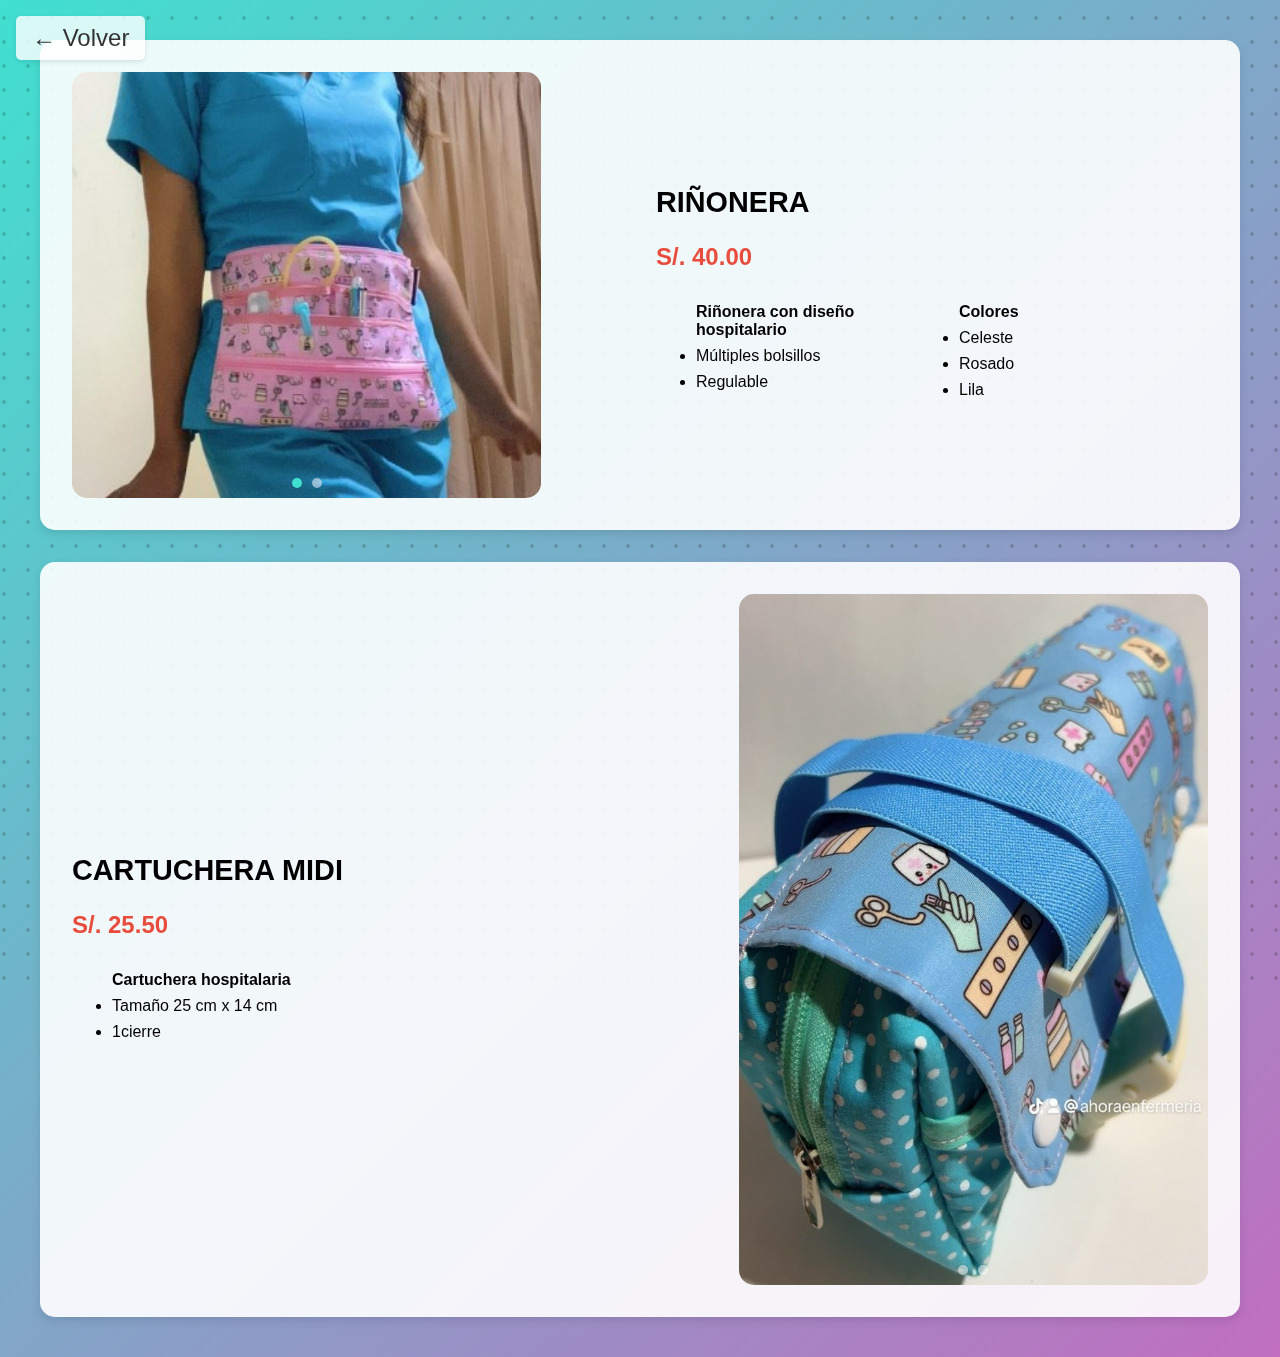
==== cartucheras/index.html @ b4ffddee "Add files via upload" ====
<!DOCTYPE html>
<html lang="es">
<head>
  <meta charset="UTF-8">
  <meta name="viewport" content="width=device-width, initial-scale=1.0">
  <title>Tarjeteros</title>
  <link rel="stylesheet" href="../styles/styles2.css">
</head>
<body>
  <a href="../index.html" class="back-button">← Volver</a>
  
  <div class="product-container">
    <!-- Producto 1 -->
    <section class="fullscreen-product">
      <div class="image-carousel">
        <div class="carousel-images">
          <img src="../imagenes/img_riñoneras_y_cartucheras/rinonera.svg" alt="Tarjetero clásico">
          <img src="../imagenes/img_riñoneras_y_cartucheras/rinonera.svg" alt="Tarjetero clásico">
        </div>
        <div class="carousel-indicators">
          <span class="active" onclick="showImage(0)"></span>
          <span onclick="showImage(1)"></span>
        </div>
      </div>
      <div class="product-info">
        <h2>RIÑONERA</h2>
        <p class="price">S/. 40.00</p>
          
        <!-- Listas en 2 columnas -->
        <div class="two-column-list">
          
          <ul>
            <p>Riñonera con diseño hospitalario</p>
            <li>Múltiples bolsillos</li>
            <li>Regulable</li>
          </ul>

          <ul>
            <p>Colores</p>
            <li>Celeste</li>
            <li>Rosado</li>
            <li>Lila</li>
          </ul>

        </div>
    </section>

    <!-- Producto 2 -->
    <section class="fullscreen-product">
      <div class="image-carousel">
        <div class="carousel-images">
          <img src="../imagenes/img_riñoneras_y_cartucheras/cartucheraMIDI.svg" alt="Tarjetero clásico">
        </div>
        <div class="carousel-indicators">
          <span class="active" onclick="showImage(0)"></span>
          <span onclick="showImage(1)"></span>
        </div>
      </div>
      <div class="product-info">
        <h2>CARTUCHERA MIDI</h2>
        <p class="price">S/. 25.50</p>
        <!-- Listas en 2 columnas -->
        <div class="two-column-list">
          <ul>
            <p>Cartuchera hospitalaria</p>
            <li> Tamaño 25 cm x 14 cm</li>
            <li> 1cierre</li>
          </ul>
          
        </div>
      </div>
    </section>


  <script>
    let currentIndex = 0;

    // Función para mostrar la imagen actual
    function showImage(index) {
        const carousel = document.querySelector('.carousel-images');
        const indicators = document.querySelectorAll('.carousel-indicators span');

        // Mueve el carrusel a la imagen correspondiente
        carousel.style.transform = `translateX(-${index * 50}%)`; // 50% por imagen

        // Actualiza los indicadores
        indicators.forEach((indicator, i) => {
            indicator.classList.toggle('active', i === index);
        });
    }

    // Función para cambiar automáticamente las imágenes
    function autoSlide() {
        currentIndex = (currentIndex + 1) % 2; // Alterna entre 0 y 1
        showImage(currentIndex);
    }

    // Cambia la imagen cada 5 segundos
    setInterval(autoSlide, 5000);

    // Inicializa el carrusel
    showImage(0);
</script>

</body>
</html>
---- styles/styles2.css ----
/* Estilos generales */
body {
    font-family:Arial, Helvetica, sans-serif;
    background: linear-gradient(135deg, #40e0d0 0%, #c06ec0 100%);
    color: #000000;
    text-align: center;
    overflow-x: hidden;
    overflow-y: auto;
}

/* Fondo interactivo con el cursor */
body::before {
    content: '';
    position: fixed;
    top: 0;
    left: 0;
    width: 100%;
    height: 100%;
    background: radial-gradient(circle, rgba(0, 0, 0, 0.2) 10%, transparent 10.01%);
    background-size: 20px 20px;
    opacity: 0.5;
    z-index: 0;
    transition: transform 0.5s ease, opacity 0.5s ease;
}

body:hover::before {
    transform: scale(1.2);
    opacity: 0.8;
}

/* Botón de volver */
.back-button {
    position: fixed;
    top: 1rem;
    left: 1rem;
    z-index: 100;
    text-decoration: none;
    color: #333;
    font-size: 1.5rem;
    background: rgba(255, 255, 255, 0.8);
    padding: 0.5rem 1rem;
    border-radius: 5px;
    box-shadow: 0 2px 5px rgba(0, 0, 0, 0.1);
    transition: background 0.3s ease, transform 0.3s ease;
}

.back-button:hover {
    background: rgba(255, 255, 255, 1);
    transform: translateY(-3px);
}

/* Contenedor de productos */
.product-container {
    display: grid;
    grid-template-columns: 1fr;
    gap: 2rem;
    padding: 2rem;
    max-width: 1200px;
    margin: 0 auto;
    position: relative;
    z-index: 1;
}

/* Estilos para cada producto */
.fullscreen-product {
    display: grid;
    grid-template-columns: 1fr 1fr;
    align-items: center;
    gap: 2rem;
    background: rgba(255, 255, 255, 0.9);
    padding: 2rem;
    border-radius: 15px;
    box-shadow: 0 4px 10px rgba(0, 0, 0, 0.1);
    transition: transform 0.3s ease, box-shadow 0.3s ease;
    position: relative;
    overflow: hidden;
}

.fullscreen-product:hover {
    transform: translateY(-10px);
    box-shadow: 0 8px 20px rgba(0, 0, 0, 0.2);
}

/* Contenedor de la imagen */
.image-container {
    display: flex;
    justify-content: center;
    align-items: center;
    width: 100%;
    height: 400px;
    overflow: hidden;
    border-radius: 20px;
    background: rgba(255, 255, 255, 0.9);
}

/* Estilos para la imagen */
.image-container img {
    max-width: 100%;
    max-height: 100%;
    object-fit: contain;
    border-radius: 10px;
    box-shadow: 0 8px 20px rgba(0, 0, 0, 0.2);
}

/* Carrusel de imágenes */
.image-carousel {
    position: relative;
    max-width: 85%;
    height: auto;
    overflow: hidden;
    border-radius: 15px;
}

.carousel-images {
    display: flex;
    width: 200%;
    transition: transform 1s ease;
}

.carousel-images img {
    width: 50%;
    height: 100%;
    object-fit: contain;
    border-radius: 10px;
    box-shadow: 0 8px 20px rgba(0, 0, 0, 0.2);
}

/* Indicadores del carrusel */
.carousel-indicators {
    position: absolute;
    bottom: 10px;
    left: 50%;
    transform: translateX(-50%);
    display: flex;
    gap: 10px;
}

.carousel-indicators span {
    width: 10px;
    height: 10px;
    background: rgba(255, 255, 255, 0.5);
    border-radius: 50%;
    cursor: pointer;
    transition: background 0.3s ease;
}

.carousel-indicators span.active {
    background: #40e0d0;
}

/* Información del producto */
.product-info {
    text-align: left;
    max-height: 400px;
    overflow-y: auto;
    padding-right: 10px;
}

.product-info h2 {
    font-size: 1.8rem;
    color: #000000;
}

.product-info .price {
    font-size: 1.5rem;
    color: #e74c3c;
    font-weight: bold;
    margin-bottom: 1rem;
    transition: transform 0.3s ease;
}

.product-info .description {
    font-size: 1rem;
    color: #080707;
    line-height: 1.6;
    transition: color 0.3s ease;
}

.fullscreen-product:hover .description {
    color: #333;
}

/* Alternar la disposición de los productos */
.fullscreen-product:nth-child(even) {
    grid-template-columns: 1fr 1fr;
    direction: rtl;
}

.fullscreen-product:nth-child(even) .product-info {
    direction: ltr;
}

/* Estilos para las listas en tres columnas */
.two-column-list {
    display: grid;
    grid-template-columns: 1fr 1fr; /* 2 columnas */
    gap: 0.5rem; /* Espacio entre columnas */
    padding-left: 1.5rem; /* Alineación con las viñetas */
}

.two-column-list ul {
    list-style-type: disc; /* Viñetas */
    margin: 0;
    padding-left: 1rem; /* Espacio para las viñetas */
}

.two-column-list li {
    margin-bottom: 0.5rem; /* Espacio entre elementos de la lista */
    color: #000000; /* Color del texto */
}

.two-column-list p {
    margin-bottom: 0.5rem; /* Espacio entre párrafos */
    font-weight: bold; /* Opcional: resaltar los títulos */
}

/* Responsive Design */
@media (max-width: 768px) {
    .fullscreen-product {
        grid-template-columns: 1fr;
        gap: 1rem;
    }

    .fullscreen-product:nth-child(even) {
        direction: ltr;
    }

    .product-info {
        max-height: none;
        overflow-y: visible;
    }

    .image-container {
        height: 300px;
    }

    .image-carousel {
        width: 100%;
        height: auto;
    }

    .carousel-images {
        width: 200%;
    }

    .carousel-images img {
        width: 50%;
    }
}
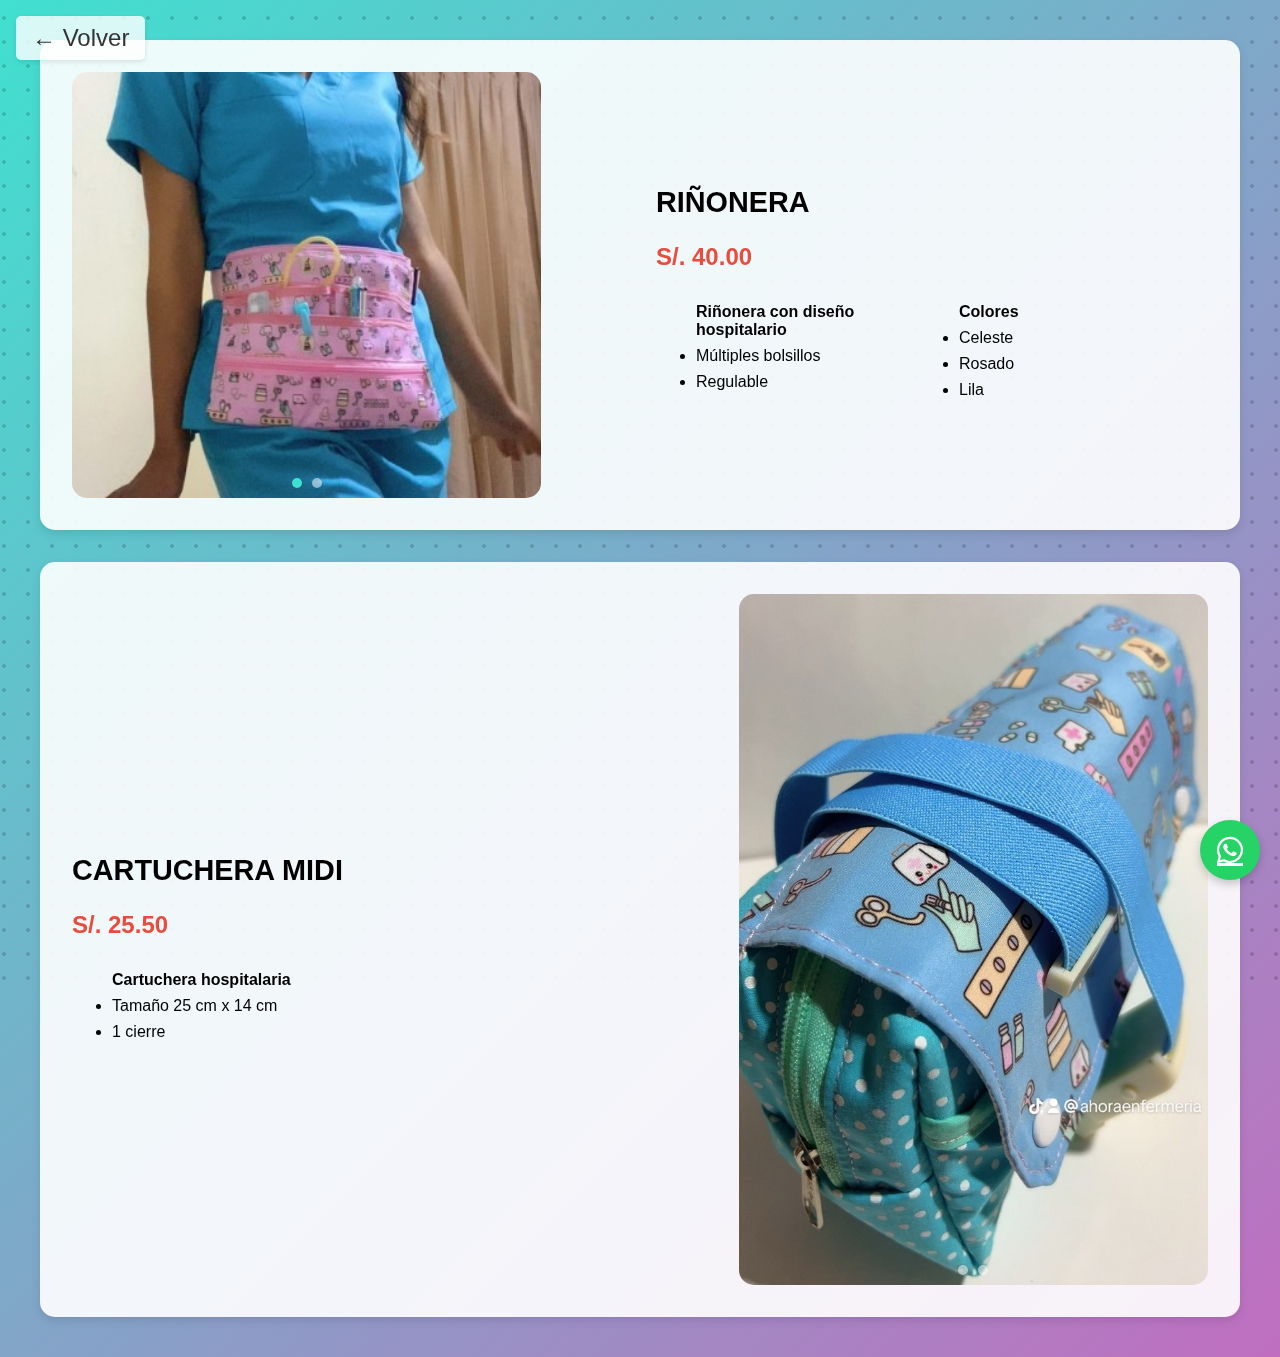
==== commit 695ab14a: "Add files via upload" ====
--- a/cartucheras/index.html
+++ b/cartucheras/index.html
@@ -5,6 +5,8 @@
   <meta name="viewport" content="width=device-width, initial-scale=1.0">
   <title>Tarjeteros</title>
   <link rel="stylesheet" href="../styles/styles2.css">
+  <!-- Agrega FontAwesome para el ícono de WhatsApp -->
+  <link rel="stylesheet" href="https://cdnjs.cloudflare.com/ajax/libs/font-awesome/6.0.0/css/all.min.css">
 </head>
 <body>
   <a href="../index.html" class="back-button">← Volver</a>
@@ -28,7 +30,6 @@
           
         <!-- Listas en 2 columnas -->
         <div class="two-column-list">
-          
           <ul>
             <p>Riñonera con diseño hospitalario</p>
             <li>Múltiples bolsillos</li>
@@ -41,8 +42,8 @@
             <li>Rosado</li>
             <li>Lila</li>
           </ul>
-
         </div>
+      </div>
     </section>
 
     <!-- Producto 2 -->
@@ -63,27 +64,31 @@
         <div class="two-column-list">
           <ul>
             <p>Cartuchera hospitalaria</p>
-            <li> Tamaño 25 cm x 14 cm</li>
-            <li> 1cierre</li>
+            <li>Tamaño 25 cm x 14 cm</li>
+            <li>1 cierre</li>
           </ul>
-          
         </div>
       </div>
     </section>
+  </div>
 
+  <!-- Logo de WhatsApp -->
+  <a href="https://wa.me/c/51929125829" class="whatsapp-logo" target="_blank">
+    <i class="fab fa-whatsapp"></i>
+  </a>
 
   <script>
     let currentIndex = 0;
 
     // Función para mostrar la imagen actual
     function showImage(index) {
-        const carousel = document.querySelector('.carousel-images');
+        const carousels = document.querySelectorAll('.carousel-images');
         const indicators = document.querySelectorAll('.carousel-indicators span');
 
-        // Mueve el carrusel a la imagen correspondiente
-        carousel.style.transform = `translateX(-${index * 50}%)`; // 50% por imagen
+        carousels.forEach(carousel => {
+            carousel.style.transform = `translateX(-${index * 50}%)`; // 50% por imagen
+        });
 
-        // Actualiza los indicadores
         indicators.forEach((indicator, i) => {
             indicator.classList.toggle('active', i === index);
         });
@@ -100,7 +105,6 @@
 
     // Inicializa el carrusel
     showImage(0);
-</script>
-
+  </script>
 </body>
 </html>--- a/styles/styles2.css
+++ b/styles/styles2.css
@@ -1,6 +1,6 @@
 /* Estilos generales */
 body {
-    font-family:Arial, Helvetica, sans-serif;
+    font-family: Arial, Helvetica, sans-serif;
     background: linear-gradient(135deg, #40e0d0 0%, #c06ec0 100%);
     color: #000000;
     text-align: center;
@@ -81,27 +81,6 @@
     box-shadow: 0 8px 20px rgba(0, 0, 0, 0.2);
 }
 
-/* Contenedor de la imagen */
-.image-container {
-    display: flex;
-    justify-content: center;
-    align-items: center;
-    width: 100%;
-    height: 400px;
-    overflow: hidden;
-    border-radius: 20px;
-    background: rgba(255, 255, 255, 0.9);
-}
-
-/* Estilos para la imagen */
-.image-container img {
-    max-width: 100%;
-    max-height: 100%;
-    object-fit: contain;
-    border-radius: 10px;
-    box-shadow: 0 8px 20px rgba(0, 0, 0, 0.2);
-}
-
 /* Carrusel de imágenes */
 .image-carousel {
     position: relative;
@@ -190,28 +169,52 @@
     direction: ltr;
 }
 
-/* Estilos para las listas en tres columnas */
+/* Estilos para las listas en dos columnas */
 .two-column-list {
     display: grid;
-    grid-template-columns: 1fr 1fr; /* 2 columnas */
-    gap: 0.5rem; /* Espacio entre columnas */
-    padding-left: 1.5rem; /* Alineación con las viñetas */
+    grid-template-columns: 1fr 1fr;
+    gap: 0.5rem;
+    padding-left: 1.5rem;
 }
 
 .two-column-list ul {
-    list-style-type: disc; /* Viñetas */
+    list-style-type: disc;
     margin: 0;
-    padding-left: 1rem; /* Espacio para las viñetas */
+    padding-left: 1rem;
 }
 
 .two-column-list li {
-    margin-bottom: 0.5rem; /* Espacio entre elementos de la lista */
-    color: #000000; /* Color del texto */
+    margin-bottom: 0.5rem;
+    color: #000000;
 }
 
 .two-column-list p {
-    margin-bottom: 0.5rem; /* Espacio entre párrafos */
-    font-weight: bold; /* Opcional: resaltar los títulos */
+    margin-bottom: 0.5rem;
+    font-weight: bold;
+}
+
+/* Estilos para el logo de WhatsApp */
+.whatsapp-logo {
+    position: fixed;
+    bottom: 20px;
+    right: 20px;
+    background-color: #25d366;
+    color: white;
+    width: 60px;
+    height: 60px;
+    border-radius: 50%;
+    display: flex;
+    align-items: center;
+    justify-content: center;
+    font-size: 30px;
+    box-shadow: 0 4px 10px rgba(0, 0, 0, 0.2);
+    z-index: 1000;
+    transition: transform 0.3s ease, background-color 0.3s ease;
+}
+
+.whatsapp-logo:hover {
+    background-color: #128c7e;
+    transform: scale(1.1);
 }
 
 /* Responsive Design */
@@ -230,10 +233,6 @@
         overflow-y: visible;
     }
 
-    .image-container {
-        height: 300px;
-    }
-
     .image-carousel {
         width: 100%;
         height: auto;
@@ -246,4 +245,15 @@
     .carousel-images img {
         width: 50%;
     }
+
+    .two-column-list {
+        grid-template-columns: 1fr;
+    }
+}
+
+/* Ocultar la imagen en pantallas muy pequeñas */
+@media (max-width: 480px) {
+    .responsive-image img {
+        display: none;
+    }
 }